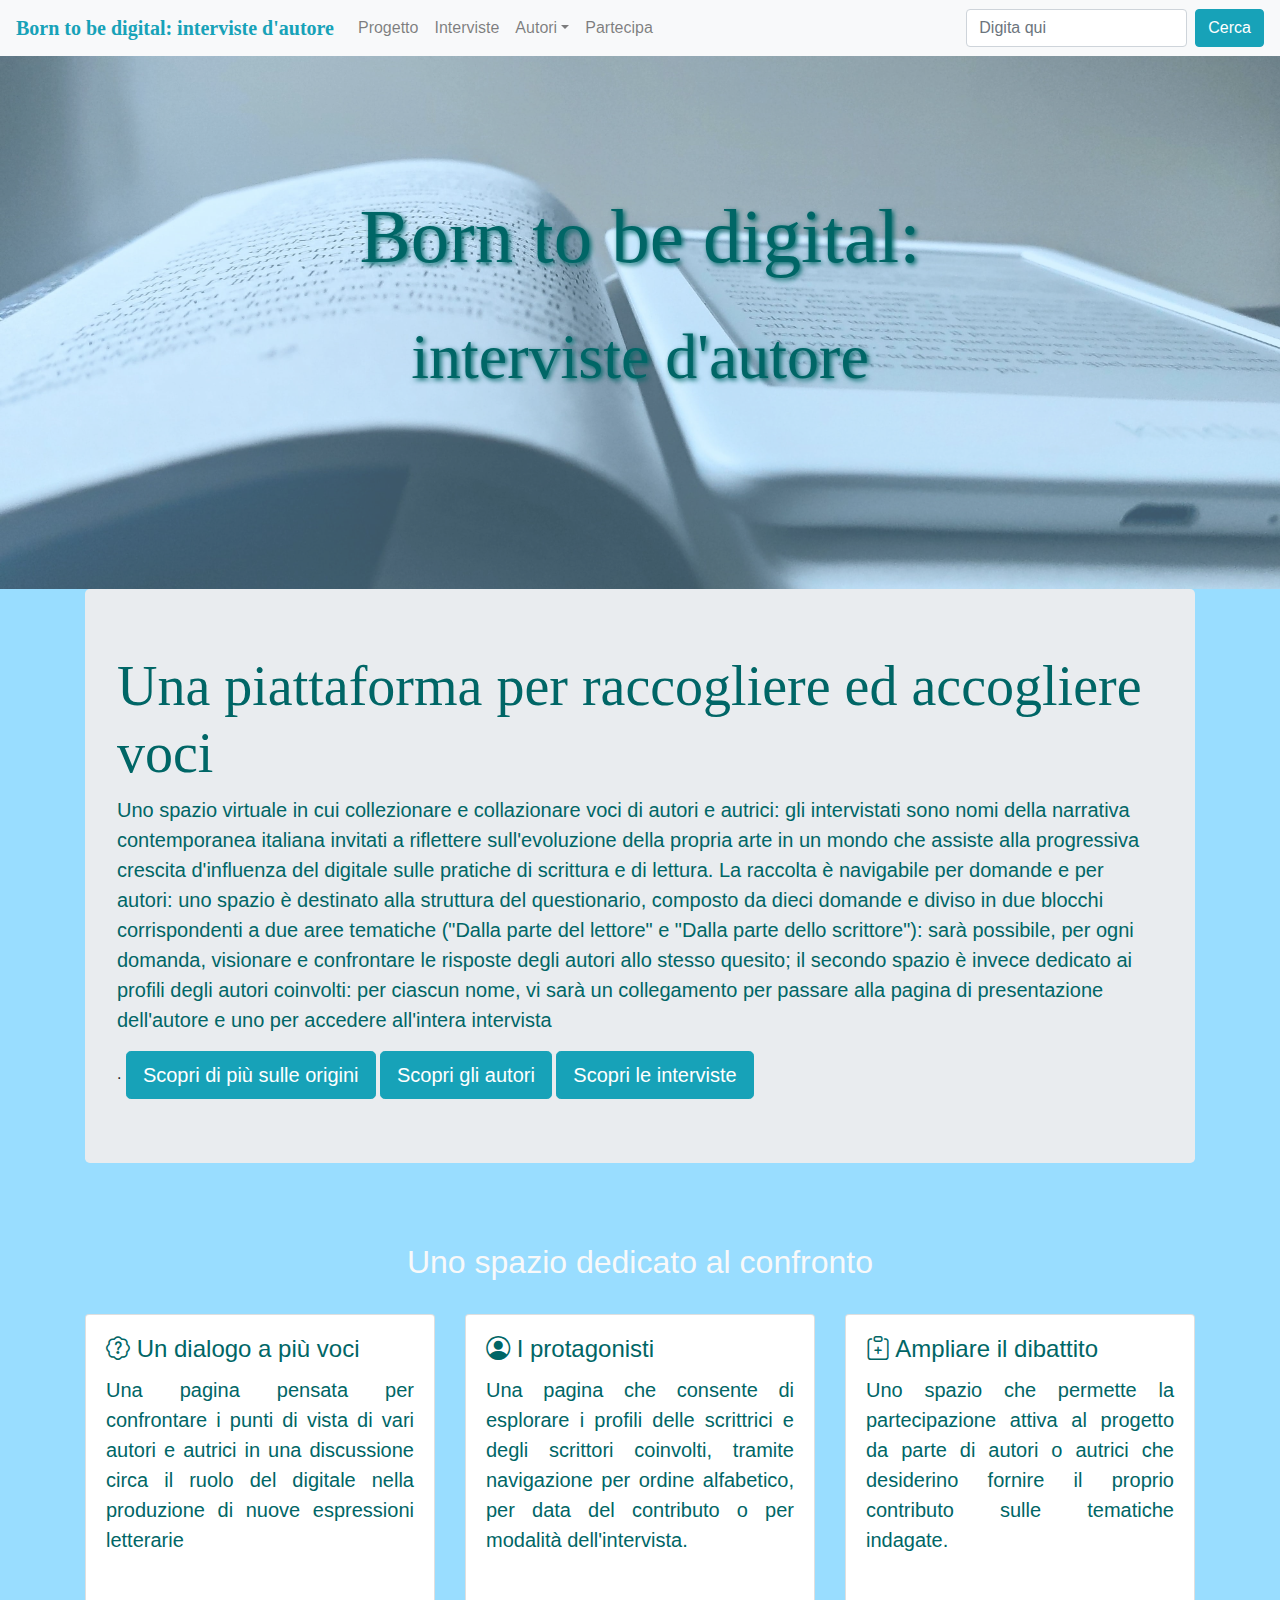
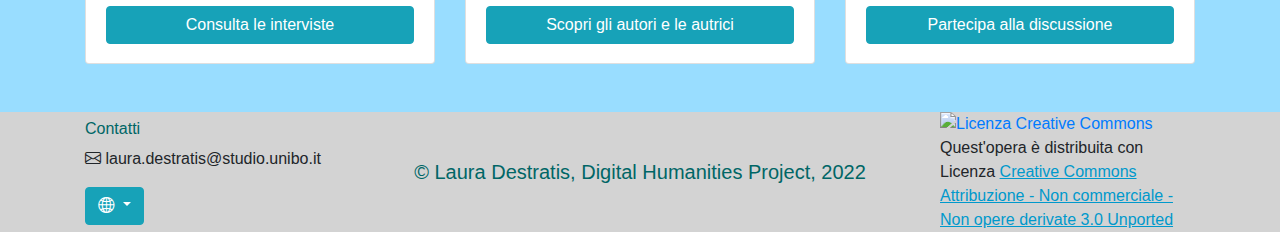
==== index.html @ b8a212ca "Add files via upload" ====
<!DOCTYPE html>
<html lang="it">

<head>
  <meta charset="utf-8">
  <meta name="viewport" content="width=device-width, initial-scale=1, shrink-to-fit=no">
  <!-- metadati DC -->
  <meta name="DC.Title" content="Born to be digital: interviste d'autore">
  <meta name="DC.Creator" content="Laura Destratis">
  <meta name="DC.Subject" content="Scrittura Born to be digital">
  <meta name="DC.Description" content="Il sito mira alla raccolta di voci autorevoli nel campo della letteratura contemporanea circa la riflessione sull'evoluzione dell'arte della scrittura a causa dell'influenza della pluralità di forme con cui l'opera può essere fruita nel mondo digitale.">
  <meta name="DC.Publisher" content="Alma Mater Studiorum - Università degli Studi di Bologna">
  <meta name="DC.Date" content="2022-01-27">
  <meta name="DC.Type" content="Sito web">
  <meta name="DC.Format" content="HTML/CSS/JS">
  <link rel="DC.Identifier" href="https://www.nomedelsitoweb.github.io"><!--aggiungere da github-->
  <meta name="DC.Source" content="Paola Italia (a cura di), A carte scoperte, Bologna, BUP, 2021">
  <meta name="DC.Language" content="it">
  <meta name="DC.Relation" content="https://master.unibo.it/editoria/it/a-carte-scoperte">
  <meta name="DC.Relation" content="Paola Italia (a cura di), A carte scoperte, Bologna, BUP, 2021, ISBN:9788869237799">
  <link rel="DC.Coverage" href="Bologna"><!--aggiungere collegamento Geoname-->
  <meta name="DC.Rights" content="Copyright 2021 Laura Destratis - Creative Commons Attribuzione - Non commerciale - Non opere derivate 3.0 Unported (CC BY-NC-ND 3.0)">
  <meta name="keywords" content="interviste, autori, autrici, scrittura, digitale, digital, narrativa, ebook, audiolibri, elettronica"/>
  <meta name="description" content="Interviste ad autori e autrici sul tema della scrittura destinata al digitale"/>
  <meta name="author" content="Laura Destratis"/>
  <link rel="shortcut icon" href="img/favicon/favicon.ico" />
  <link rel="stylesheet" type="text/css" href="bootstrap/css/bootstrap.min.css">
  <link rel="stylesheet" type="text/css" href="style/style.css">
  <link rel="stylesheet" href="https://cdn.jsdelivr.net/npm/bootstrap-icons@1.4.0/font/bootstrap-icons.css">
  <title>Born to be digital: interviste d'autore - Home</title>
</head>



<body>
  <!-- header -->
  <header>
    <!-- bootstrap navbar -->
    <nav class="navbar navbar-expand-lg navbar-light bg-light fixed-top">
      <a class="navbar-brand text-info" id="introtitle" href="#">Born to be digital: interviste d'autore</a>
      <button class="navbar-toggler" type="button" data-toggle="collapse" data-target="#navbarSupportedContent" aria-controls="navbarSupportedContent" aria-expanded="false" aria-label="Toggle navigation">
        <span class="navbar-toggler-icon"></span>
      </button>
      <div class="collapse navbar-collapse" id="navbarSupportedContent">
        <ul class="navbar-nav mr-auto">
          <li class="nav-item">
            <a class="nav-link" href="pages/progetto.html">Progetto</a>
          </li>
          <li class="nav-item">
            <a class="nav-link" href="pages/interviste.html">Interviste</a>
          </li>
          <li class="nav-item dropdown">
            <a class="nav-link dropdown-toggle" href="pages/interviste.html" id="navbarDropdown" role="button" data-toggle="dropdown" aria-haspopup="true" aria-expanded="false">Autori</a>
            <div class="dropdown-menu" aria-labelledby="navbarDropdown">
              <a class="dropdown-item" href="pages/interviste/intervista_autore_bello.html">Alessandra Sarchi</a>
              <a class="dropdown-item" href="#">Gaia Manzini</a>
              <a class="dropdown-item" href="#">Marcello Fois</a>
              <a class="dropdown-item" href="#">Marco Balzano</a>
              <a class="dropdown-item" href="#">Paolo Di Stefano</a>
            </div>
          </li>
          <li class="nav-item">
            <a class="nav-link" href="pages/partecipa.html">Partecipa</a>
          </li>
        </ul>
        <form class="form-inline my-2 my-lg-0">
          <input class="form-control mr-sm-2" type="search" placeholder="Digita qui" aria-label="Search">
          <button class="btn btn-info" type="submit">Cerca</button>
        </form>
      </div>
    </nav>
    <div class="container-fluid no-padding" id="textonimage">
      <img src="img/mainscreen1-min.jpg" class="img-fluid" id="mainscreen1" alt="Born to be digital">
      <div><p class="centered">Born to be digital: <span id="sottotitolo">interviste d'autore</span></p>
      </div>
    </div>


  </header>


  <section class="container-fluid background-blue">
    <div class="container">
      <div class="jumbotron">
        <h1 class="display-4">Una piattaforma per raccogliere ed accogliere voci</h1>
        <p class="lead">Uno spazio virtuale in cui collezionare e collazionare voci di autori e autrici: gli intervistati sono nomi della narrativa contemporanea italiana invitati a riflettere sull'evoluzione della propria arte in un mondo che assiste alla progressiva crescita d'influenza del digitale sulle pratiche di scrittura e di lettura. La raccolta è navigabile per domande e per autori: uno spazio è destinato alla struttura del questionario, composto da dieci domande e diviso in due blocchi corrispondenti a due aree tematiche ("Dalla parte del lettore" e "Dalla parte dello scrittore"): sarà possibile, per ogni domanda, visionare e confrontare le risposte degli autori allo stesso quesito; il secondo spazio è invece dedicato ai profili degli autori coinvolti: per ciascun nome, vi sarà un collegamento per passare alla pagina di presentazione dell'autore e uno per accedere all'intera intervista</p>.
        <a class="btn btn-info btn-lg" href="pages/progetto.html" role="button">Scopri di più sulle origini</a>
        <a class="btn btn-info btn-lg" href="autori.html" role="button">Scopri gli autori</a>
        <a class="btn btn-info btn-lg" href="interviste.html" role="button">Scopri le interviste</a>
      </div>
    </div>
  </section>

  <section class="container-fluid background-blue pb-5 pt-5">
    <div class="container">
      <h2 class="text-light text-center">Uno spazio dedicato al confronto</h2>
      <div class="row">
        <div class="col-md-4 mt-4">
          <div class="card card-tool">
            <div class="card-body text-justify">
              <h3 class="card-title"><i class="bi bi-patch-question"></i> Un dialogo a più voci</h3>
              <p class="lead card-text">Una pagina pensata per confrontare i punti di vista di vari autori e autrici in una discussione
                circa il ruolo del digitale nella produzione di nuove espressioni letterarie</p>
              <a href="pages/interviste.html" class="btn btn-info">Consulta le interviste</a>
            </div>
          </div>
        </div>
        <div class="col-md-4 mt-4">
          <div class="card card-tool">
            <div class="card-body text-justify">
              <h3 class="card-title"><i class="bi bi-person-circle"></i> I protagonisti</h3>
              <p class="lead card-text">Una pagina che consente di esplorare i profili delle scrittrici e degli scrittori coinvolti, tramite navigazione per ordine alfabetico, per data del contributo o per modalità dell'intervista.</p>
              <a href="pages/interviste.html" class="btn btn-info">Scopri gli autori e le autrici</a>
            </div>
          </div>
        </div>
        <div class="col-md-4 mt-4">
          <div class="card card-tool">
            <div class="card-body text-justify">
              <h3 class="card-title"><i class="bi bi-clipboard-plus"></i> Ampliare il dibattito</h3>
              <p class="lead card-text">Uno spazio che permette la partecipazione attiva al progetto da parte di autori o autrici che desiderino fornire il proprio contributo sulle tematiche indagate.
              </p>
              <a href="pages/partecipa.html" class="btn btn-info">Partecipa alla discussione</a>
            </div>
          </div>
        </div>
      </div>
  </section>


  <!-- footer -->
  <footer>
    <div class="container">
      <div class="row justify-content-between align-items-center">
        <div class="col-md-3">
          <h6>Contatti</h6>
          <p>
            <i class="bi bi-envelope"></i>
          
            laura.destratis@studio.unibo.it
          </p>
          <div class="dropdown">
            <a class="btn btn-info dropdown-toggle" href="#" role="button" id="dropdownMenuLink" data-toggle="dropdown" aria-haspopup="true" aria-expanded="false">
              <i class="bi bi-globe2"></i>
            </a>
            <div class="dropdown-menu" aria-labelledby="dropdownMenuLink">
              <a class="dropdown-item" href="#">EN</a>
              <a class="dropdown-item" href="#">IT</a>
            </div>
          </div>               
        </div>
        <div class="col-md-6">
          <p class="lead mb-0 pb-1 pt-1 text-center">&copy; Laura Destratis, Digital Humanities Project, 2022</p>
        </div>
        <div class="col-md-3">
          <a rel="license" href="http://creativecommons.org/licenses/by-nc-nd/3.0/" target="_blank"><img alt="Licenza Creative Commons" src="https://i.creativecommons.org/l/by-nc-nd/3.0/88x31.png"/><br></a>Quest'opera è distribuita con Licenza <a rel="license" href="http://creativecommons.org/licenses/by-nc-nd/3.0/" class="link" target="_blank">Creative Commons Attribuzione - Non commerciale - Non opere derivate 3.0 Unported</a>
        </div>
    </div>
    </div>

  </footer>


  <!--importazione jquery necessario per bootstrap-->
  <script src="https://code.jquery.com/jquery-3.5.1.slim.min.js" integrity="sha384-DfXdz2htPH0lsSSs5nCTpuj/zy4C+OGpamoFVy38MVBnE+IbbVYUew+OrCXaRkfj" crossorigin="anonymous"></script>

  <script src="bootstrap/js/bootstrap.bundle.min.js"></script>
</body>

</html>
---- style/style.css ----
body { 
	background-color: #99ddff;
}

#mainscreen1 {
	opacity: 0.6;
}

#textonimage {
	position: relative;
	text-align: center;
	color: white;
}

.no-padding {
  padding-left: 0;
  padding-right: 0;
}

.centered {
	 position: absolute;
	 top: 50%;
	 left: 50%;
	 transform: translate(-50%, -50%);
	 font-family: papyrus;
	 font-size: 6vw;
	 color: #006666;
	 text-shadow: 2px 2px 5px #006666;
}

#sottotitolo {
	 font-family: papyrus;
	 font-size: 5vw;
}

.link {
	color: #0099CC; /* codice di info */
	text-decoration: underline;
}

#vocisinistra {
	font-weight: normal;
}

footer {
	background: lightgray;
}

#introtitle {
	font-family: papyrus;
	font-weight: bold;
}

#introintervista  {
	background-color: #99ddff;
  	border:2px solid dodgerblue;
  	border-radius: 5px;
  	padding: 20px;
 	margin: 20px;
 	text-align: justify;
}

.display-4 {
	font-family: papyrus;
	color: #006666;
}

.lead, h3, h6 {
	color: #006666;
}

.estratto {
	font-style: italic;
}


#home-tab, #profile-tab {
	font-weight: bold;
	background-color: #e0ebeb
}

.btn-outline-info {
	font-weight: bold;
	font-style: normal;
}


#titpar {
	color: #e0ebeb;
}

.rounded-circle {
	width:250px;
	height:250px;
}


.form-control {
 padding-right: 0;
}

.logo-width {
	width: 300px;
}

/* card */
.card-body .form-check {
	display: inline; 
	margin-left: 10px;
}

.card-header b > a, .card-text > b > a, li > b > a {
	color: #61879E;
}

.card-text > span {display: inline-block; width: 200px;}
aside .card:hover, .card-tool:hover, .card-item:hover, .card-related-item:hover {box-shadow: 0px 5px 40px -10px rgba(122, 144, 173, .9); -webkit-box-shadow: 0px 5px 40px -10px rgba(38, 44, 52, .9); -moz-box-shadow: 0px 5px 40px -10px rgba(38, 44, 52, .9);}

/* card tool */
.card-tool {
	height: 350px;
}

.card-tool > .card-body > .card-text {
	height: 215px;
}

.card-tool > .card-body > .btn {
	display: block;
	margin: 0 auto;
}


.card-tool > .card-body > h3 {
	font-size: 1.5em;
}

/* card lista */
.card-item .btn {
	width: 100%;
}
.card-item > .card-body > .card-metadata {
	height: 250px;
}

.card-metadata > h4 {
	font-size: 1.2em;
}

@media screen and (max-width: 1025px) {
    .card-item > .card-body > .card-metadata {height: 400px;}
}

#area_principale { 
	margin-top: 2%;
}
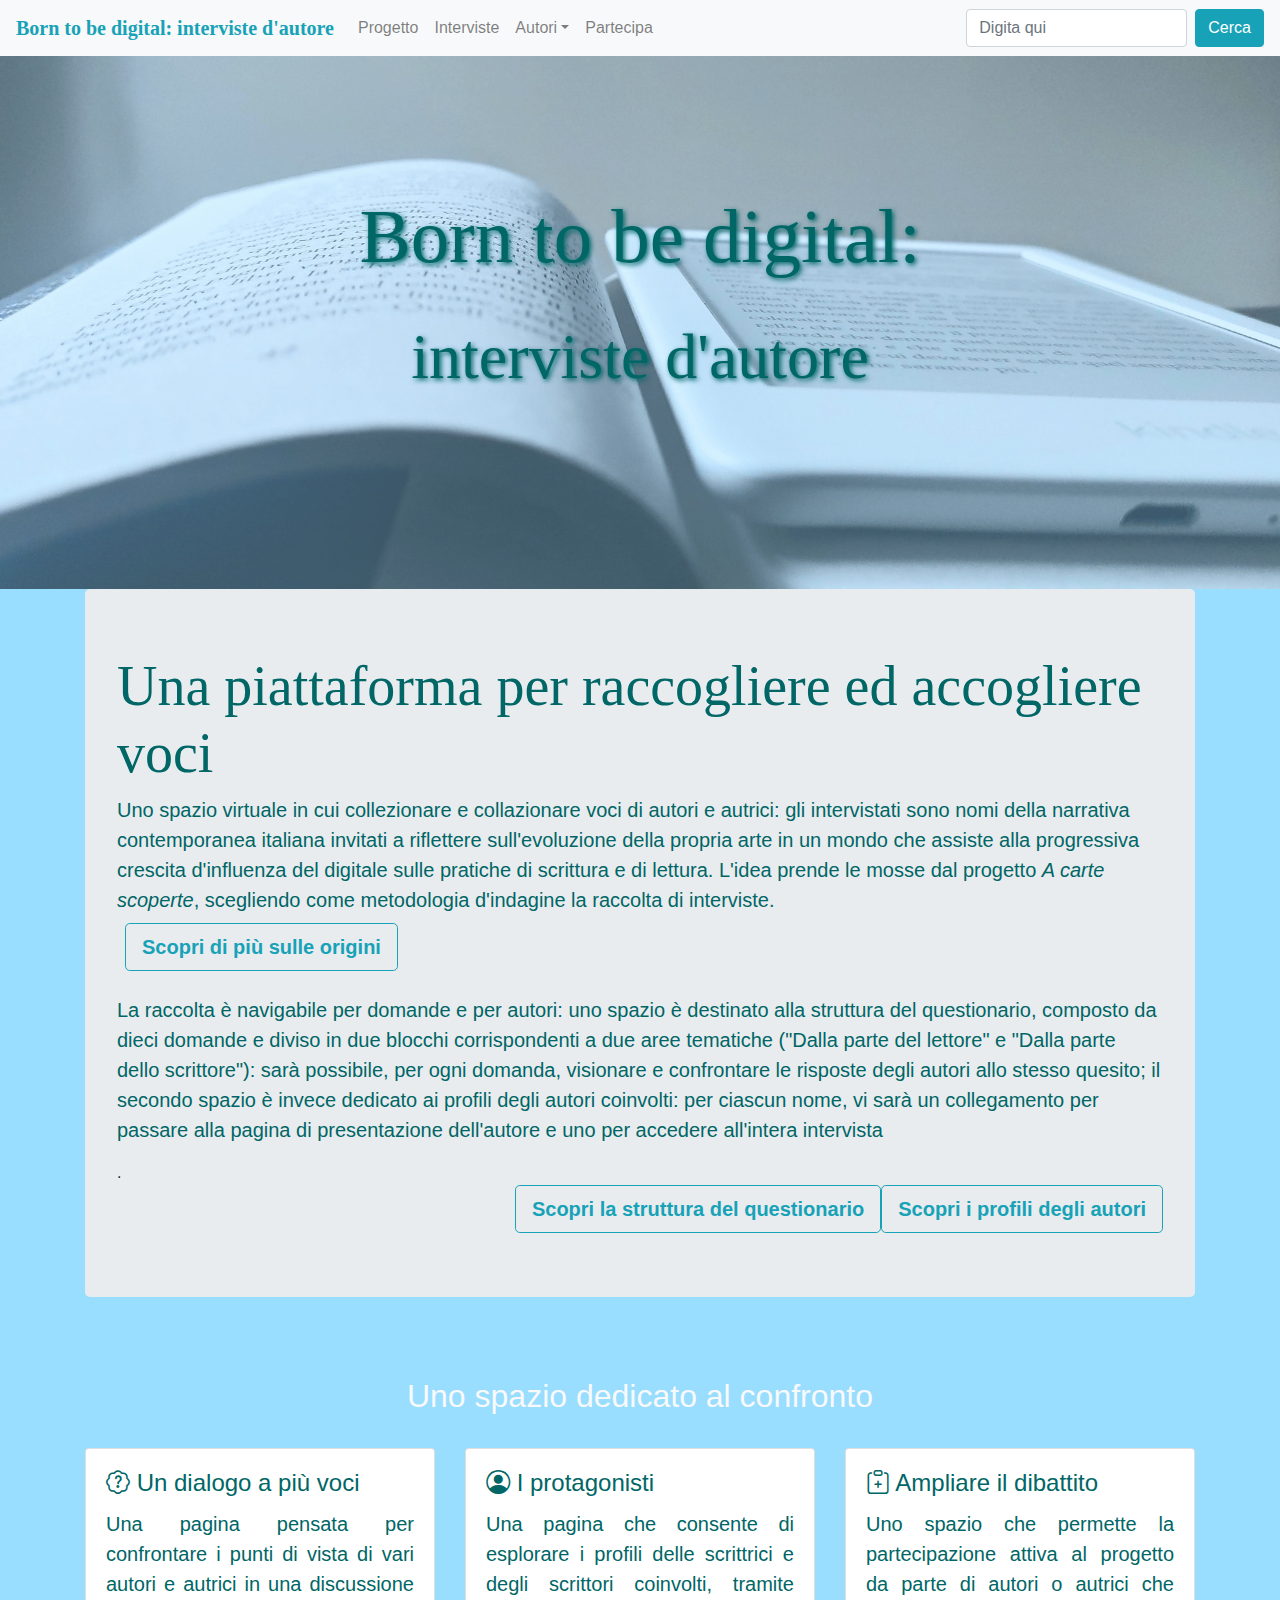
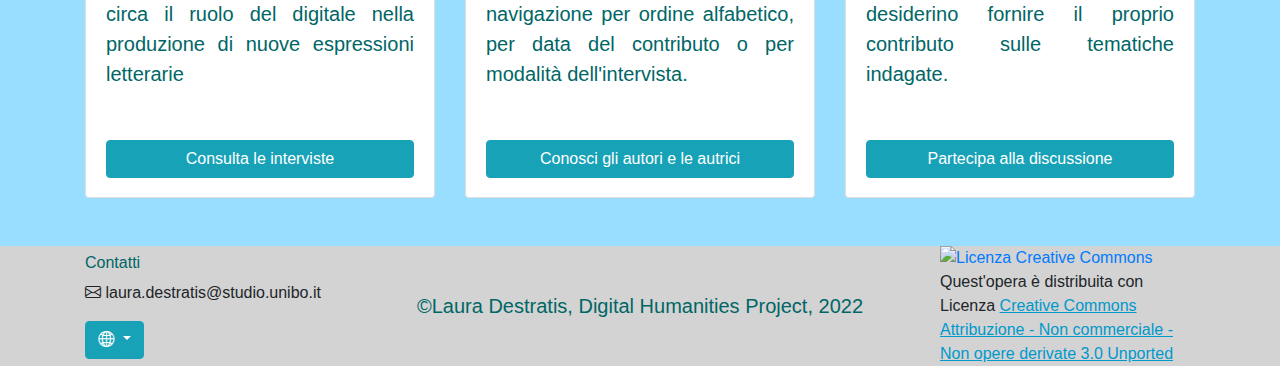
==== commit 9f5c6099: "Add files via upload" ====
--- a/index.html
+++ b/index.html
@@ -83,10 +83,13 @@
     <div class="container">
       <div class="jumbotron">
         <h1 class="display-4">Una piattaforma per raccogliere ed accogliere voci</h1>
-        <p class="lead">Uno spazio virtuale in cui collezionare e collazionare voci di autori e autrici: gli intervistati sono nomi della narrativa contemporanea italiana invitati a riflettere sull'evoluzione della propria arte in un mondo che assiste alla progressiva crescita d'influenza del digitale sulle pratiche di scrittura e di lettura. La raccolta è navigabile per domande e per autori: uno spazio è destinato alla struttura del questionario, composto da dieci domande e diviso in due blocchi corrispondenti a due aree tematiche ("Dalla parte del lettore" e "Dalla parte dello scrittore"): sarà possibile, per ogni domanda, visionare e confrontare le risposte degli autori allo stesso quesito; il secondo spazio è invece dedicato ai profili degli autori coinvolti: per ciascun nome, vi sarà un collegamento per passare alla pagina di presentazione dell'autore e uno per accedere all'intera intervista</p>.
-        <a class="btn btn-info btn-lg" href="pages/progetto.html" role="button">Scopri di più sulle origini</a>
-        <a class="btn btn-info btn-lg" href="autori.html" role="button">Scopri gli autori</a>
-        <a class="btn btn-info btn-lg" href="interviste.html" role="button">Scopri le interviste</a>
+        <p class="lead">Uno spazio virtuale in cui <b>collezionare e collazionare voci</b> di autori e autrici: gli intervistati sono nomi della narrativa contemporanea italiana invitati a riflettere sull'<b>evoluzione</b> della propria arte in un mondo che assiste alla progressiva crescita d'<b>influenza del digitale</b> sulle pratiche di scrittura e di lettura. L'idea prende le mosse dal progetto <cite>A carte scoperte</cite>, scegliendo come metodologia d'indagine la raccolta di <b>interviste</b>.<br>
+        <a class="btn btn-outline-info btn-lg m-2" href="pages/progetto.html" role="button">Scopri di più sulle origini</a></p>
+        <p class="lead justify-content-md-end">La raccolta è navigabile per domande e per autori: uno spazio è destinato alla <b>struttura del questionario</b>, composto da dieci domande e diviso in due blocchi corrispondenti a due aree tematiche ("Dalla parte del lettore" e "Dalla parte dello scrittore"): sarà possibile, per ogni domanda, visionare e confrontare le risposte degli autori allo stesso quesito; il secondo spazio è invece dedicato ai <b>profili degli autori</b> coinvolti: per ciascun nome, vi sarà un collegamento per passare alla pagina di presentazione dell'autore e uno per accedere all'intera intervista</p>.
+        <div class="d-grid gap-2 d-md-flex justify-content-md-end">
+          <a class="btn btn-outline-info btn-lg" href="pages/autori.html" role="button">Scopri la struttura del questionario</a>
+          <a class="btn btn-outline-info btn-lg" href="pages/interviste.html" role="button">Scopri i profili degli autori</a>
+        </div>
       </div>
     </div>
   </section>
@@ -110,7 +113,7 @@
             <div class="card-body text-justify">
               <h3 class="card-title"><i class="bi bi-person-circle"></i> I protagonisti</h3>
               <p class="lead card-text">Una pagina che consente di esplorare i profili delle scrittrici e degli scrittori coinvolti, tramite navigazione per ordine alfabetico, per data del contributo o per modalità dell'intervista.</p>
-              <a href="pages/interviste.html" class="btn btn-info">Scopri gli autori e le autrici</a>
+              <a href="pages/interviste.html" class="btn btn-info">Conosci gli autori e le autrici</a>
             </div>
           </div>
         </div>
@@ -136,7 +139,6 @@
           <h6>Contatti</h6>
           <p>
             <i class="bi bi-envelope"></i>
-          
             laura.destratis@studio.unibo.it
           </p>
           <div class="dropdown">
@@ -150,7 +152,7 @@
           </div>               
         </div>
         <div class="col-md-6">
-          <p class="lead mb-0 pb-1 pt-1 text-center">&copy; Laura Destratis, Digital Humanities Project, 2022</p>
+          <p class="lead mb-0 pb-1 pt-1 text-center">&copy;Laura Destratis, Digital Humanities Project, 2022</p>
         </div>
         <div class="col-md-3">
           <a rel="license" href="http://creativecommons.org/licenses/by-nc-nd/3.0/" target="_blank"><img alt="Licenza Creative Commons" src="https://i.creativecommons.org/l/by-nc-nd/3.0/88x31.png"/><br></a>Quest'opera è distribuita con Licenza <a rel="license" href="http://creativecommons.org/licenses/by-nc-nd/3.0/" class="link" target="_blank">Creative Commons Attribuzione - Non commerciale - Non opere derivate 3.0 Unported</a>
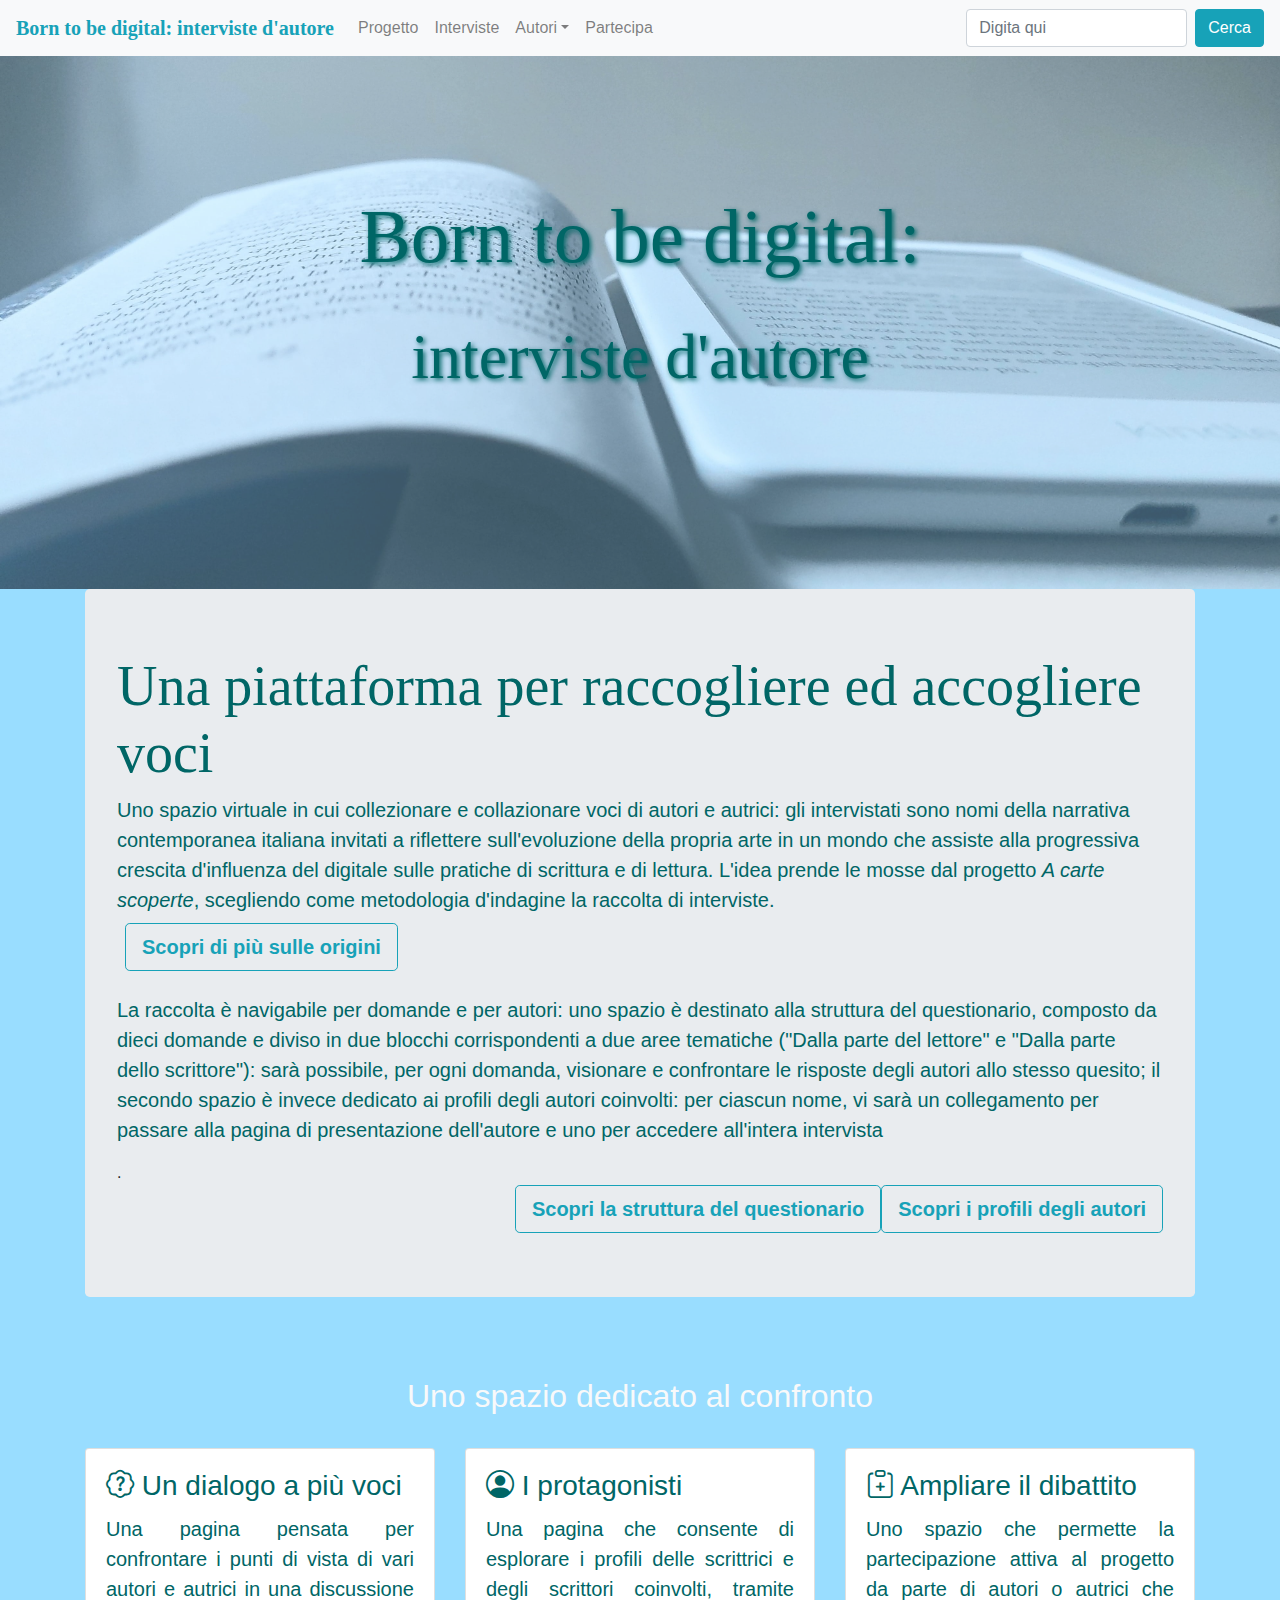
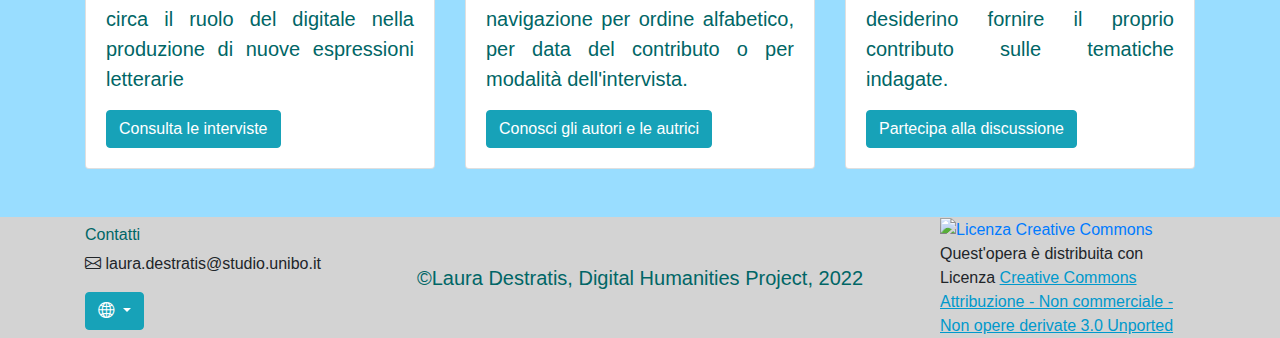
==== commit 229818a8: "Add files via upload" ====
--- a/index.html
+++ b/index.html
@@ -7,22 +7,19 @@
   <!-- metadati DC -->
   <meta name="DC.Title" content="Born to be digital: interviste d'autore">
   <meta name="DC.Creator" content="Laura Destratis">
-  <meta name="DC.Subject" content="Scrittura Born to be digital">
+  <meta name="DC.Subject" content="intervista, scrittura, narrativa, lettura, digitale, fruizione, ebook, elettronica, audiolibri, libri, supporti">
   <meta name="DC.Description" content="Il sito mira alla raccolta di voci autorevoli nel campo della letteratura contemporanea circa la riflessione sull'evoluzione dell'arte della scrittura a causa dell'influenza della pluralità di forme con cui l'opera può essere fruita nel mondo digitale.">
   <meta name="DC.Publisher" content="Alma Mater Studiorum - Università degli Studi di Bologna">
   <meta name="DC.Date" content="2022-01-27">
   <meta name="DC.Type" content="Sito web">
   <meta name="DC.Format" content="HTML/CSS/JS">
-  <link rel="DC.Identifier" href="https://www.nomedelsitoweb.github.io"><!--aggiungere da github-->
+  <link rel="DC.Identifier" href="https://laura2998.github.io/born-to-be-digital/">
   <meta name="DC.Source" content="Paola Italia (a cura di), A carte scoperte, Bologna, BUP, 2021">
   <meta name="DC.Language" content="it">
   <meta name="DC.Relation" content="https://master.unibo.it/editoria/it/a-carte-scoperte">
   <meta name="DC.Relation" content="Paola Italia (a cura di), A carte scoperte, Bologna, BUP, 2021, ISBN:9788869237799">
-  <link rel="DC.Coverage" href="Bologna"><!--aggiungere collegamento Geoname-->
+  <meta name="DC.Coverage" href="Bologna">
   <meta name="DC.Rights" content="Copyright 2021 Laura Destratis - Creative Commons Attribuzione - Non commerciale - Non opere derivate 3.0 Unported (CC BY-NC-ND 3.0)">
-  <meta name="keywords" content="interviste, autori, autrici, scrittura, digitale, digital, narrativa, ebook, audiolibri, elettronica"/>
-  <meta name="description" content="Interviste ad autori e autrici sul tema della scrittura destinata al digitale"/>
-  <meta name="author" content="Laura Destratis"/>
   <link rel="shortcut icon" href="img/favicon/favicon.ico" />
   <link rel="stylesheet" type="text/css" href="bootstrap/css/bootstrap.min.css">
   <link rel="stylesheet" type="text/css" href="style/style.css">
@@ -87,8 +84,8 @@
         <a class="btn btn-outline-info btn-lg m-2" href="pages/progetto.html" role="button">Scopri di più sulle origini</a></p>
         <p class="lead justify-content-md-end">La raccolta è navigabile per domande e per autori: uno spazio è destinato alla <b>struttura del questionario</b>, composto da dieci domande e diviso in due blocchi corrispondenti a due aree tematiche ("Dalla parte del lettore" e "Dalla parte dello scrittore"): sarà possibile, per ogni domanda, visionare e confrontare le risposte degli autori allo stesso quesito; il secondo spazio è invece dedicato ai <b>profili degli autori</b> coinvolti: per ciascun nome, vi sarà un collegamento per passare alla pagina di presentazione dell'autore e uno per accedere all'intera intervista</p>.
         <div class="d-grid gap-2 d-md-flex justify-content-md-end">
-          <a class="btn btn-outline-info btn-lg" href="pages/autori.html" role="button">Scopri la struttura del questionario</a>
-          <a class="btn btn-outline-info btn-lg" href="pages/interviste.html" role="button">Scopri i profili degli autori</a>
+          <a class="btn btn-outline-info btn-lg" href="pages/interviste.html" role="button">Scopri la struttura del questionario</a>
+          <a class="btn btn-outline-info btn-lg" href="pages/autori.html" role="button">Scopri i profili degli autori</a>
         </div>
       </div>
     </div>
--- a/style/style.css
+++ b/style/style.css
@@ -13,8 +13,8 @@
 }
 
 .no-padding {
-  padding-left: 0;
-  padding-right: 0;
+  	padding-left: 0;
+  	padding-right: 0;
 }
 
 .centered {
@@ -33,8 +33,14 @@
 	 font-size: 5vw;
 }
 
+#iframeitalia {
+	width:250px;
+	height:200px;
+	margin-bottom: 50px;
+}
+
 .link {
-	color: #0099CC; /* codice di info */
+	color: #0099CC; /* codice di colore info */
 	text-decoration: underline;
 }
 
@@ -103,55 +109,4 @@
 	width: 300px;
 }
 
-/* card */
-.card-body .form-check {
-	display: inline; 
-	margin-left: 10px;
-}
 
-.card-header b > a, .card-text > b > a, li > b > a {
-	color: #61879E;
-}
-
-.card-text > span {display: inline-block; width: 200px;}
-aside .card:hover, .card-tool:hover, .card-item:hover, .card-related-item:hover {box-shadow: 0px 5px 40px -10px rgba(122, 144, 173, .9); -webkit-box-shadow: 0px 5px 40px -10px rgba(38, 44, 52, .9); -moz-box-shadow: 0px 5px 40px -10px rgba(38, 44, 52, .9);}
-
-/* card tool */
-.card-tool {
-	height: 350px;
-}
-
-.card-tool > .card-body > .card-text {
-	height: 215px;
-}
-
-.card-tool > .card-body > .btn {
-	display: block;
-	margin: 0 auto;
-}
-
-
-.card-tool > .card-body > h3 {
-	font-size: 1.5em;
-}
-
-/* card lista */
-.card-item .btn {
-	width: 100%;
-}
-.card-item > .card-body > .card-metadata {
-	height: 250px;
-}
-
-.card-metadata > h4 {
-	font-size: 1.2em;
-}
-
-@media screen and (max-width: 1025px) {
-    .card-item > .card-body > .card-metadata {height: 400px;}
-}
-
-#area_principale { 
-	margin-top: 2%;
-}
-
